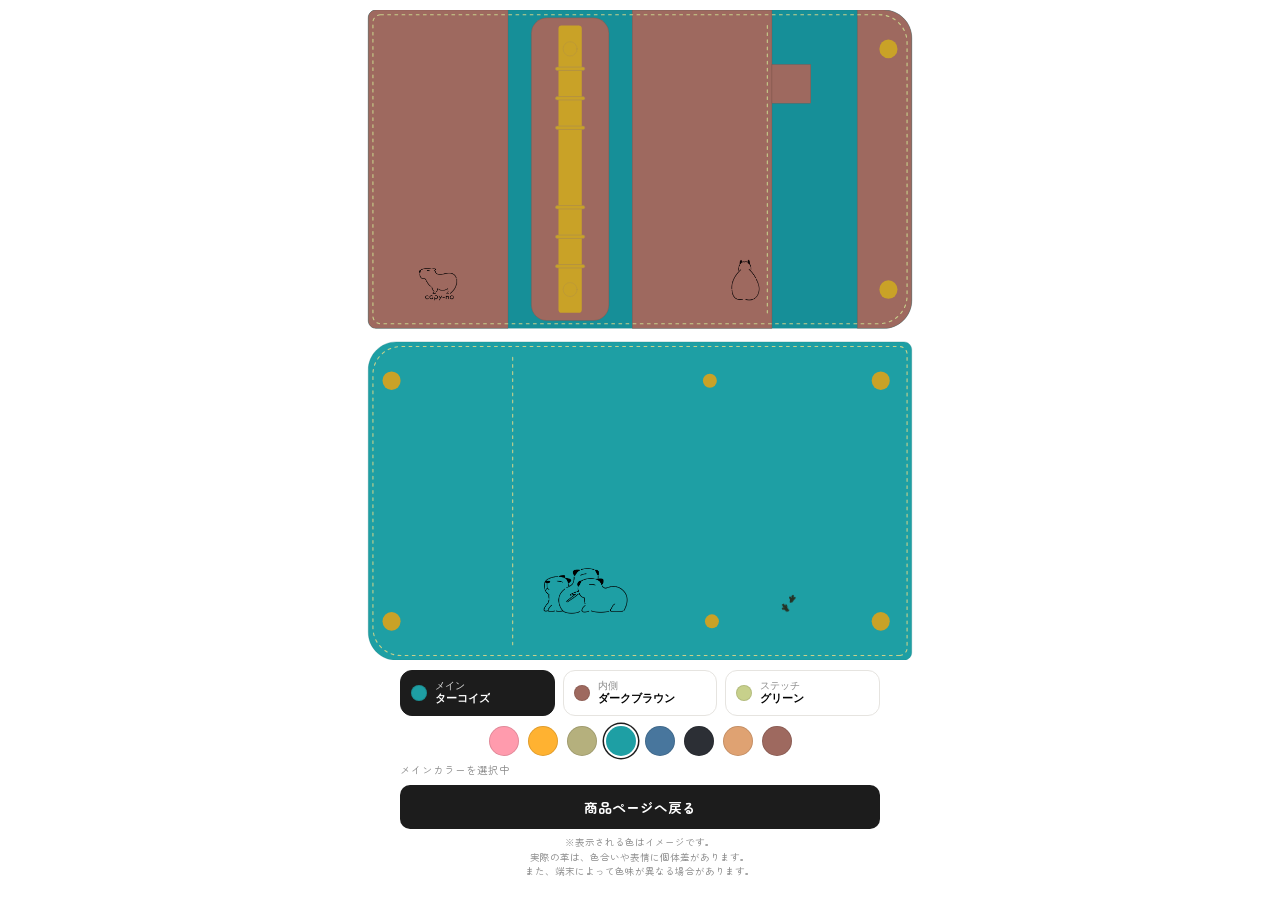
==== bible/index.html @ b0d937b4 "Restructure into shared engine + per-product folders Moves the bible-size simulator into bible/ with" ====
<!DOCTYPE html>
<html lang="ja">
<head>
<meta charset="UTF-8">
<meta name="viewport" content="width=device-width, initial-scale=1.0">
<title>カラーシミュレーター | capy-no</title>
<!-- Google tag (gtag.js) -->
<script async src="https://www.googletagmanager.com/gtag/js?id=G-CZFLJF0Y0Q"></script>
<script>
  window.dataLayer = window.dataLayer || [];
  function gtag(){dataLayer.push(arguments);}
  gtag('js', new Date());
  gtag('config', 'G-CZFLJF0Y0Q');
</script>
<link rel="preconnect" href="https://fonts.googleapis.com">
<link href="https://fonts.googleapis.com/css2?family=Zen+Maru+Gothic:wght@400;500;700;900&display=swap" rel="stylesheet">
<link rel="stylesheet" href="../shared/simulator.css">
<style>
  /* この商品（バイブルサイズ）のアートワーク専用スタイル。
     色変数の初期値と、SVGパーツ⇔色変数の対応はここに書く。 */
  :root{
    --main-color:#1E9FA4;
    --main-suede-color:#168F98;
    --inner-color:#9E695F;
    --thread-color:#C7D08B;
    --hardware:#C9A227;
    --main-border:#16777B;
    --inner-border:#754A43;
  }
  .c-main{ fill:var(--main-color); stroke:var(--main-border); stroke-miterlimit:10; stroke-width:.5px; transition:fill .35s ease, stroke .35s ease; }
  .c-main-suede{ fill:var(--main-suede-color); stroke:var(--main-border); stroke-miterlimit:10; stroke-width:.5px; transition:fill .35s ease, stroke .35s ease; }
  .c-inner{ fill:var(--inner-color); stroke:var(--inner-border); stroke-miterlimit:10; stroke-width:.5px; transition:fill .35s ease, stroke .35s ease; }
  .c-thread{ fill:none; stroke:var(--thread-color); stroke-dasharray:5 8; stroke-width:2px; stroke-linecap:round; transition:stroke .35s ease; }
  .c-hardware-fill{ fill:#c9a227; }
  .c-hardware-fill2{ fill:#c9a227; }
  .c-hardware-bar{ fill:#c9a227; stroke:#a58756; }
  .c-hardware-line{ fill:none; stroke:rgba(165,135,86,.5); stroke-linejoin:round; stroke-linecap:round; }
</style>
</head>
<body>
<div class="page">
  <h1 class="visually-hidden">システム手帳（バイブルサイズ） カラーシミュレーター</h1>

  <main>
    <div class="preview">
      <svg viewBox="0 0 992.38 1187.09" xmlns="http://www.w3.org/2000/svg" preserveAspectRatio="xMidYMid meet">
        <path class="c-main-suede" d="M14.3.12h926.93c28.16,0,51.02,22.86,51.02,51.02v479.06c0,28.16-22.86,51.02-51.02,51.02H14.3c-7.82,0-14.17-6.35-14.17-14.17V14.3C.12,6.48,6.48.12,14.3.12Z"/>
        <path class="c-inner" d="M14.3.12h240.94v581.1H14.3c-7.82,0-14.17-6.35-14.17-14.17V14.3C.12,6.48,6.48.12,14.3.12Z"/>
        <rect class="c-inner" x="482.01" y=".12" width="255.12" height="581.1"/>
        <rect class="c-inner" x="297.76" y="14.3" width="141.73" height="552.76" rx="28.35" ry="28.35"/>
        <path class="c-inner" d="M893.04.12h48.19c28.16,0,51.02,22.86,51.02,51.02v479.06c0,28.16-22.86,51.02-51.02,51.02h-48.19V.12h0Z"/>
        <rect class="c-hardware-fill" x="347.37" y="28.47" width="42.52" height="524.41" rx="5.67" ry="5.67"/>
        <ellipse class="c-hardware-line" cx="368.63" cy="70.99" rx="12.76" ry="13.13"/>
        <circle class="c-hardware-line" cx="368.63" cy="510.36" r="12.76"/>
        <rect class="c-inner" x="737.13" y="99.34" width="70.87" height="70.87"/>
        <path class="c-thread" d="M22.8,8.63h909.92c28.16,0,51.02,22.86,51.02,51.02v462.05c0,28.16-22.86,51.02-51.02,51.02H22.8c-7.82,0-14.17-6.35-14.17-14.17V22.8c0-7.82,6.35-14.17,14.17-14.17Z"/>
        <line class="c-thread" x1="728.63" y1="28.47" x2="728.63" y2="552.88"/>
        <ellipse class="c-hardware-fill2" cx="949.73" cy="70.99" rx="16.51" ry="17"/>
        <ellipse class="c-hardware-fill2" cx="949.73" cy="510.36" rx="16.51" ry="17"/>
        <rect class="c-hardware-bar" x="341.7" y="211.87" width="53.86" height="6.24" rx="3.12" ry="3.12"/>
        <rect class="c-hardware-bar" x="341.7" y="357.01" width="53.86" height="6.24" rx="3.12" ry="3.12"/>
        <rect class="c-hardware-bar" x="341.7" y="410.87" width="53.86" height="6.24" rx="3.12" ry="3.12"/>
        <rect class="c-hardware-bar" x="341.7" y="104.16" width="53.86" height="6.24" rx="3.12" ry="3.12"/>
        <rect class="c-hardware-bar" x="341.7" y="158.01" width="53.86" height="6.24" rx="3.12" ry="3.12"/>
        <rect class="c-hardware-bar" x="341.7" y="464.72" width="53.86" height="6.24" rx="3.12" ry="3.12"/>
        <path class="c-main" d="M14.3,605.86h926.93c28.16,0,51.02,22.86,51.02,51.02v479.06c0,28.16-22.86,51.02-51.02,51.02H14.3c-7.82,0-14.17-6.35-14.17-14.17v-552.76c0-7.82,6.35-14.17,14.17-14.17Z" transform="translate(992.38 1792.83) rotate(180)"/>
        <path class="c-thread" d="M22.8,614.37h909.92c28.16,0,51.02,22.86,51.02,51.02v462.05c0,28.16-22.86,51.02-51.02,51.02H22.8c-7.82,0-14.17-6.35-14.17-14.17v-535.75c0-7.82,6.35-14.17,14.17-14.17Z" transform="translate(992.38 1792.83) rotate(180)"/>
        <line class="c-thread" x1="263.75" y1="634.21" x2="263.75" y2="1158.62"/>
        <ellipse class="c-hardware-fill2" cx="42.64" cy="676.73" rx="16.51" ry="17"/>
        <ellipse class="c-hardware-fill2" cx="42.64" cy="1116.1" rx="16.51" ry="17"/>
        <ellipse class="c-hardware-fill2" cx="935.68" cy="676.73" rx="16.51" ry="17"/>
        <ellipse class="c-hardware-fill2" cx="935.68" cy="1116.1" rx="16.51" ry="17"/>
        <circle class="c-hardware-fill2" cx="623.75" cy="676.73" r="12.76"/>
        <circle class="c-hardware-fill2" cx="627.51" cy="1116.1" r="12.76"/>
        <image width="289" height="245" transform="translate(92.88 471.28) scale(.24)" href="assets/logo-large.png"/>
        <image width="638" height="346" transform="translate(320.29 1018.89) scale(.24)" href="assets/logo-medium.png"/>
        <image width="47" height="70" transform="translate(751.87 1087.28) rotate(-30) scale(.24)" href="assets/pawprint-small-1.png"/>
        <image width="49" height="60" transform="translate(768.34 1067.82) scale(.24)" href="assets/pawprint-small-2.png"/>
        <image width="214" height="308" transform="translate(662.97 456.16) scale(.24)" href="assets/logo-corner.png"/>
      </svg>
    </div>

    <div class="controls" id="controls"></div>
  </main>

  <div class="modal-overlay" id="modal-overlay"></div>
</div>

<script src="../shared/simulator.js"></script>
<script src="config.js"></script>
<script>
  ColorSimulator.init(SIMULATOR_CONFIG);
</script>
</body>
</html>
---- shared/simulator.css ----
/* capy-no カラーシミュレーター 共通スタイル
   商品ごとに変わるのは以下のみ（各商品の index.html 内 <style> に書く）:
   - :root の色変数の初期値（--main-color 等）
   - アートワーク（SVG）の各パーツを色変数に結びつけるクラス（.c-main など）
   ここには商品に依存しない画面構成・UIコンポーネントのスタイルのみを置く。
*/
:root{
  --ink:#1c1c1c;
  --line:#e6e4e0;
  --sub:#8a8a8a;
}
*{box-sizing:border-box;}
html,body{
  height:100%;
  margin:0;
  overflow:hidden;
  font-family:'Zen Maru Gothic', sans-serif;
  color:var(--ink);
  background:#ffffff;
}

.page{
  height:100vh;
  height:100dvh;
  display:flex;
  flex-direction:column;
}

.visually-hidden{
  position:absolute !important;
  width:1px; height:1px;
  overflow:hidden;
  clip:rect(0 0 0 0);
  white-space:nowrap;
}

main{
  flex:1 1 auto;
  min-height:0;
  display:flex;
  flex-direction:column;
  align-items:center;
  padding: 10px 0 8px;
}

.preview{
  flex:1 1 auto;
  min-height:0;
  width:95vw;
  max-width:95vw;
  display:flex;
  align-items:center;
  justify-content:center;
}
.preview svg{
  width:100%;
  height:auto;
  max-height:100%;
  display:block;
}

.controls{
  flex:0 0 auto;
  width:100%;
  max-width:520px;
  padding: 10px 20px 14px;
}

.summary{
  display:flex;
  gap:8px;
  margin-bottom:10px;
}
.chip{
  flex:1;
  height:46px;
  display:flex;
  align-items:center;
  gap:8px;
  padding:0 10px;
  border-radius:12px;
  border:1px solid var(--line);
  background:#fff;
  cursor:pointer;
}
.chip.active{
  border-color:var(--ink);
  background:var(--ink);
  color:#fff;
}
.chip.active .chip-label{ color:#ddd; }
.chip .swatch-dot{
  width:16px;height:16px;border-radius:50%;
  flex:0 0 auto;
  box-shadow: inset 0 0 0 1px rgba(0,0,0,.1);
}
.chip-text{ display:flex; flex-direction:column; line-height:1.25; text-align:left; min-width:0; }
.chip .chip-label{ font-size:9.5px; color:var(--sub); white-space:nowrap; }
.chip .chip-value{
  font-size:11px;
  font-weight:700;
  white-space:nowrap;
  overflow:hidden;
  text-overflow:ellipsis;
}

.palette-row{
  display:flex;
  justify-content:center;
  gap:9px;
  margin-bottom:6px;
}
.swatch{
  width:30px;
  height:30px;
  border-radius:50%;
  border:none;
  cursor:pointer;
  position:relative;
  box-shadow: inset 0 0 0 1px rgba(0,0,0,.12);
}
.swatch:focus-visible{ outline:2px solid var(--ink); outline-offset:2px; }
.swatch.selected{
  box-shadow: 0 0 0 2px #fff, 0 0 0 3.5px var(--ink);
}

.foot-row{
  display:flex;
  justify-content:space-between;
  align-items:center;
}
.active-label{
  font-size:10.5px;
  color:var(--sub);
}
.disclaimer{
  margin:6px 0 0;
  font-size:9.5px;
  line-height:1.5;
  color:var(--sub);
  text-align:center;
}

.back-btn{
  width:100%;
  margin-top:8px;
  padding:12px 0;
  border:none;
  border-radius:10px;
  background:var(--ink);
  color:#fff;
  font-family:'Zen Maru Gothic', sans-serif;
  font-size:13.5px;
  font-weight:700;
  cursor:pointer;
}
.back-btn:active{ opacity:.85; }

.modal-overlay{
  display:none;
  position:fixed;
  inset:0;
  background:rgba(28,28,28,.55);
  align-items:center;
  justify-content:center;
  padding:24px;
  z-index:50;
}
.modal-overlay.open{ display:flex; }
.modal-card{
  width:100%;
  max-width:340px;
  background:#fff;
  border-radius:16px;
  padding:26px 22px 22px;
  text-align:center;
}
.modal-title{
  font-size:15px;
  font-weight:700;
  margin:0 0 16px;
}
.modal-colors{
  display:flex;
  flex-direction:column;
  gap:10px;
  margin-bottom:16px;
}
.modal-color-row{
  display:flex;
  align-items:center;
  gap:12px;
  padding:10px 12px;
  border:1px solid var(--line);
  border-radius:10px;
  text-align:left;
}
.modal-color-row .dot{
  width:26px; height:26px;
  border-radius:50%;
  flex:0 0 auto;
  box-shadow: inset 0 0 0 1px rgba(0,0,0,.12);
}
.modal-color-row .label{
  font-size:10.5px;
  color:var(--sub);
  display:block;
}
.modal-color-row .value{
  font-size:14px;
  font-weight:700;
  display:block;
}
.modal-note{
  font-size:12px;
  color:var(--sub);
  line-height:1.7;
  margin:0 0 20px;
}
.modal-ok{
  width:100%;
  padding:13px 0;
  border:none;
  border-radius:10px;
  background:var(--ink);
  color:#fff;
  font-family:'Zen Maru Gothic', sans-serif;
  font-size:14px;
  font-weight:700;
  cursor:pointer;
}
.modal-ok:active{ opacity:.85; }

.modal-cancel{
  display:block;
  width:100%;
  margin-top:12px;
  padding:4px 0;
  border:none;
  background:none;
  color:var(--sub);
  font-family:'Zen Maru Gothic', sans-serif;
  font-size:12px;
  text-decoration:underline;
  cursor:pointer;
}
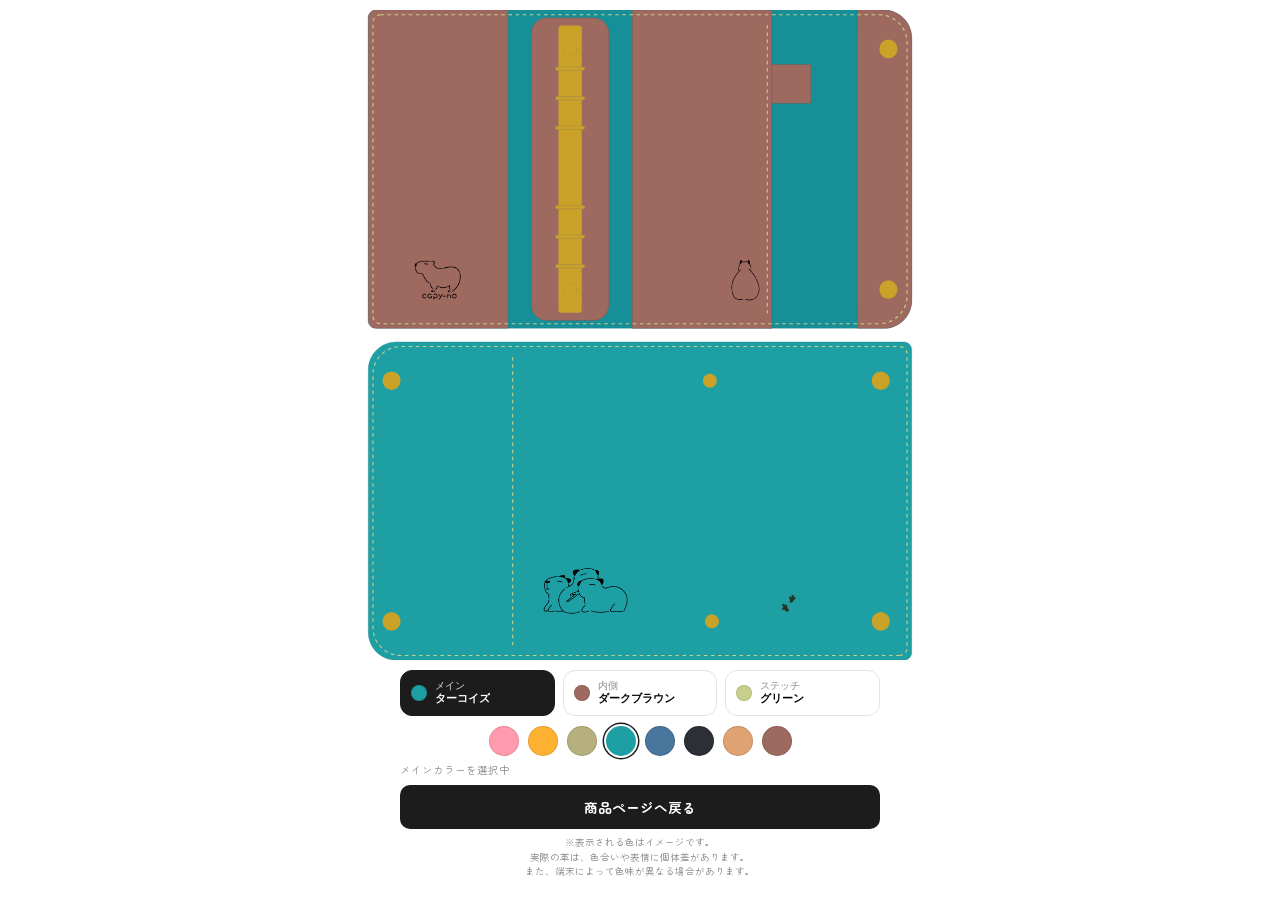
==== commit f31359e8: "Fix capy-no logo scale/position on bible-size cover Matches the corrected artwork (logo scale unifie" ====
--- a/bible/index.html
+++ b/bible/index.html
@@ -72,7 +72,7 @@
         <ellipse class="c-hardware-fill2" cx="935.68" cy="1116.1" rx="16.51" ry="17"/>
         <circle class="c-hardware-fill2" cx="623.75" cy="676.73" r="12.76"/>
         <circle class="c-hardware-fill2" cx="627.51" cy="1116.1" r="12.76"/>
-        <image width="289" height="245" transform="translate(92.88 471.28) scale(.24)" href="assets/logo-large.png"/>
+        <image width="289" height="245" transform="translate(85.04 457.99) scale(.29)" href="assets/logo-large.png"/>
         <image width="638" height="346" transform="translate(320.29 1018.89) scale(.24)" href="assets/logo-medium.png"/>
         <image width="47" height="70" transform="translate(751.87 1087.28) rotate(-30) scale(.24)" href="assets/pawprint-small-1.png"/>
         <image width="49" height="60" transform="translate(768.34 1067.82) scale(.24)" href="assets/pawprint-small-2.png"/>
